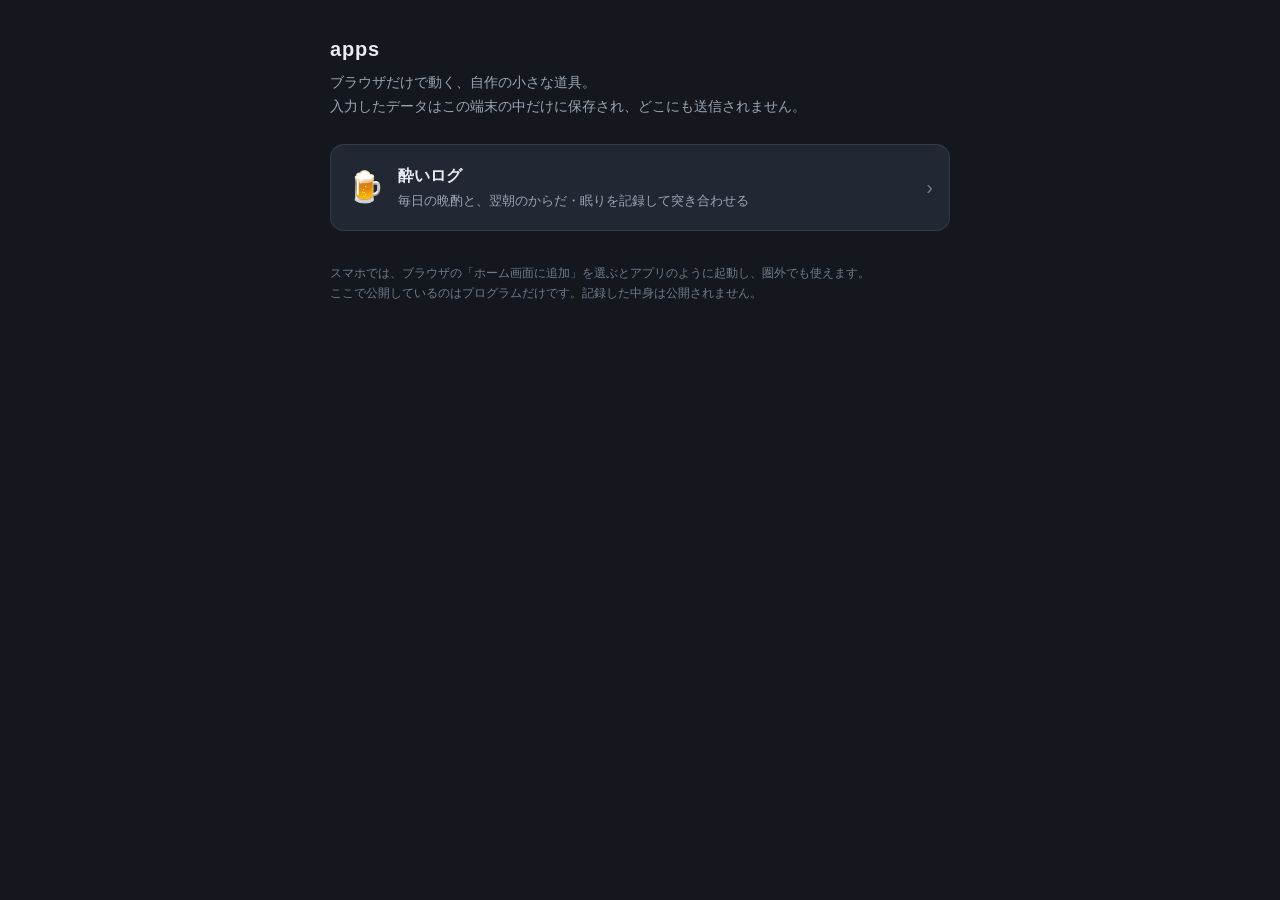
==== index.html @ 754b6857 "自作アプリ置き場をつくり、酔いログを追加 ブラウザだけで動く道具を、アプリごとのフォルダにまとめる構成。 直下の index.html はアプリの一覧ページ。  yoilog/ … 酔いログ   毎日" ====
<!DOCTYPE html>
<html lang="ja">
<head>
<meta charset="utf-8">
<meta name="viewport" content="width=device-width, initial-scale=1, viewport-fit=cover">
<meta name="theme-color" content="#14171d">
<title>apps — 自作アプリ置き場</title>
<style>
  :root { --bg:#14171d; --card:#212733; --line:rgba(255,255,255,.09); --text:#e9edf3; --muted:#9aa5b5; --dim:#6f7c8f; --amber:#e0b341; }
  * { box-sizing: border-box; }
  body {
    margin:0; padding:32px 16px 60px; background:var(--bg); color:var(--text);
    font-family:-apple-system,BlinkMacSystemFont,"Hiragino Sans","Noto Sans JP","Yu Gothic",Meiryo,sans-serif;
    line-height:1.75; font-size:15px; -webkit-font-smoothing:antialiased;
  }
  .wrap { max-width:620px; margin:0 auto; }
  h1 { font-size:20px; letter-spacing:.04em; margin:0 0 4px; }
  .lead { color:var(--muted); font-size:13.5px; margin:0 0 26px; }
  a.app {
    display:flex; gap:14px; align-items:center; text-decoration:none; color:inherit;
    background:var(--card); border:1px solid var(--line); border-radius:14px;
    padding:16px; margin:12px 0;
  }
  a.app:hover { border-color:var(--amber); }
  .em { font-size:30px; flex:none; }
  .nm { display:block; font-size:16px; font-weight:700; }
  .ds { display:block; font-size:13px; color:var(--muted); }
  .go { margin-left:auto; color:var(--dim); font-size:20px; }
  footer { color:var(--dim); font-size:11.5px; margin-top:32px; line-height:1.8; }
</style>
</head>
<body>
<div class="wrap">
  <h1>apps</h1>
  <p class="lead">ブラウザだけで動く、自作の小さな道具。<br>
    入力したデータはこの端末の中だけに保存され、どこにも送信されません。</p>

  <a class="app" href="yoilog/">
    <span class="em">🍺</span>
    <span>
      <span class="nm">酔いログ</span>
      <span class="ds">毎日の晩酌と、翌朝のからだ・眠りを記録して突き合わせる</span>
    </span>
    <span class="go">›</span>
  </a>

  <footer>
    スマホでは、ブラウザの「ホーム画面に追加」を選ぶとアプリのように起動し、圏外でも使えます。<br>
    ここで公開しているのはプログラムだけです。記録した中身は公開されません。
  </footer>
</div>
</body>
</html>
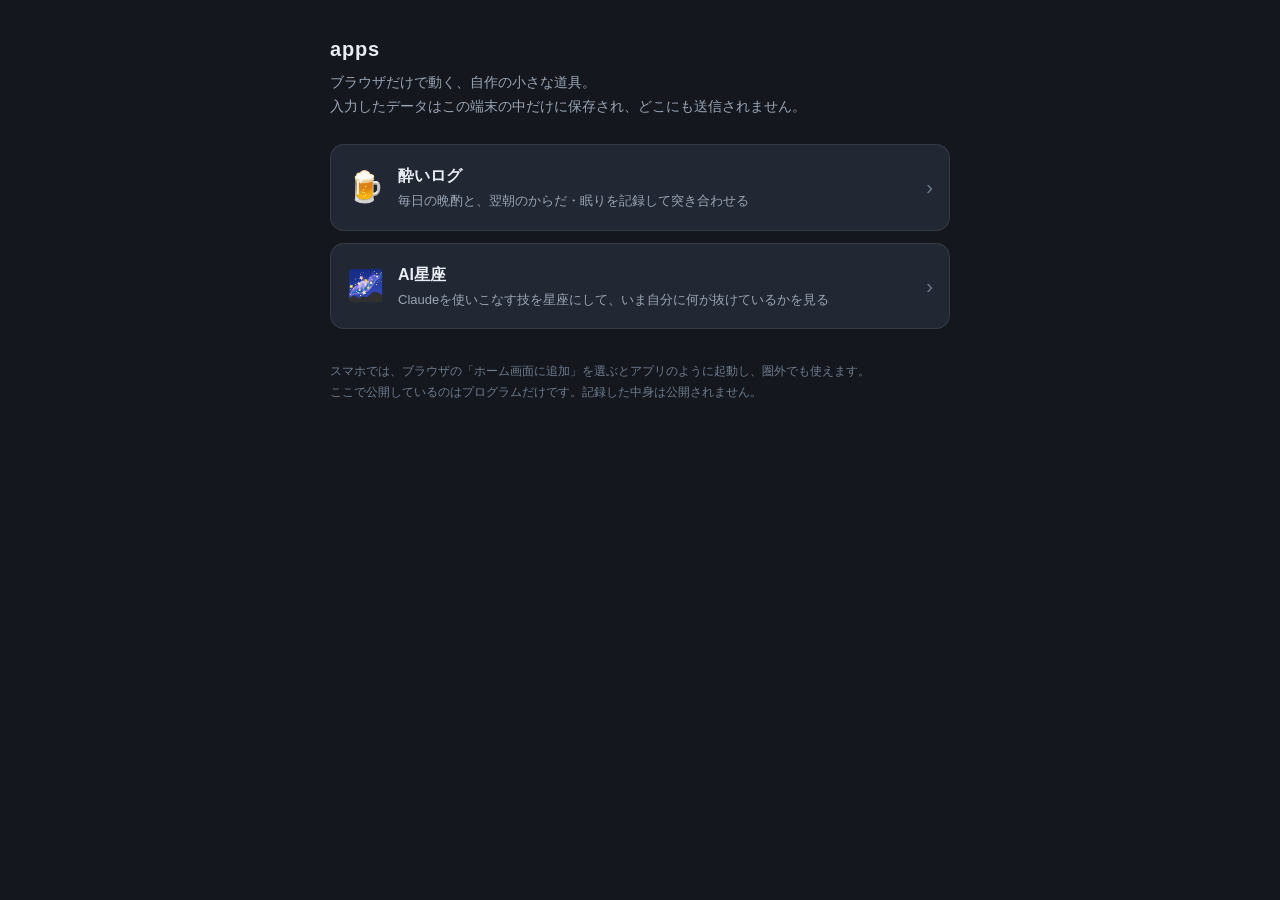
==== commit ced4a187: "AI星座を追加：Claude使いこなし度を星座で見えるようにする 情報をためるアプリではなく、自分の現在地を測って次の一手を1つに絞る道具として作った。 「遠回りしている気がする」という不安に効かせる" ====
--- a/index.html
+++ b/index.html
@@ -44,6 +44,15 @@
     <span class="go">›</span>
   </a>
 
+  <a class="app" href="seiza/">
+    <span class="em">🌌</span>
+    <span>
+      <span class="nm">AI星座</span>
+      <span class="ds">Claudeを使いこなす技を星座にして、いま自分に何が抜けているかを見る</span>
+    </span>
+    <span class="go">›</span>
+  </a>
+
   <footer>
     スマホでは、ブラウザの「ホーム画面に追加」を選ぶとアプリのように起動し、圏外でも使えます。<br>
     ここで公開しているのはプログラムだけです。記録した中身は公開されません。
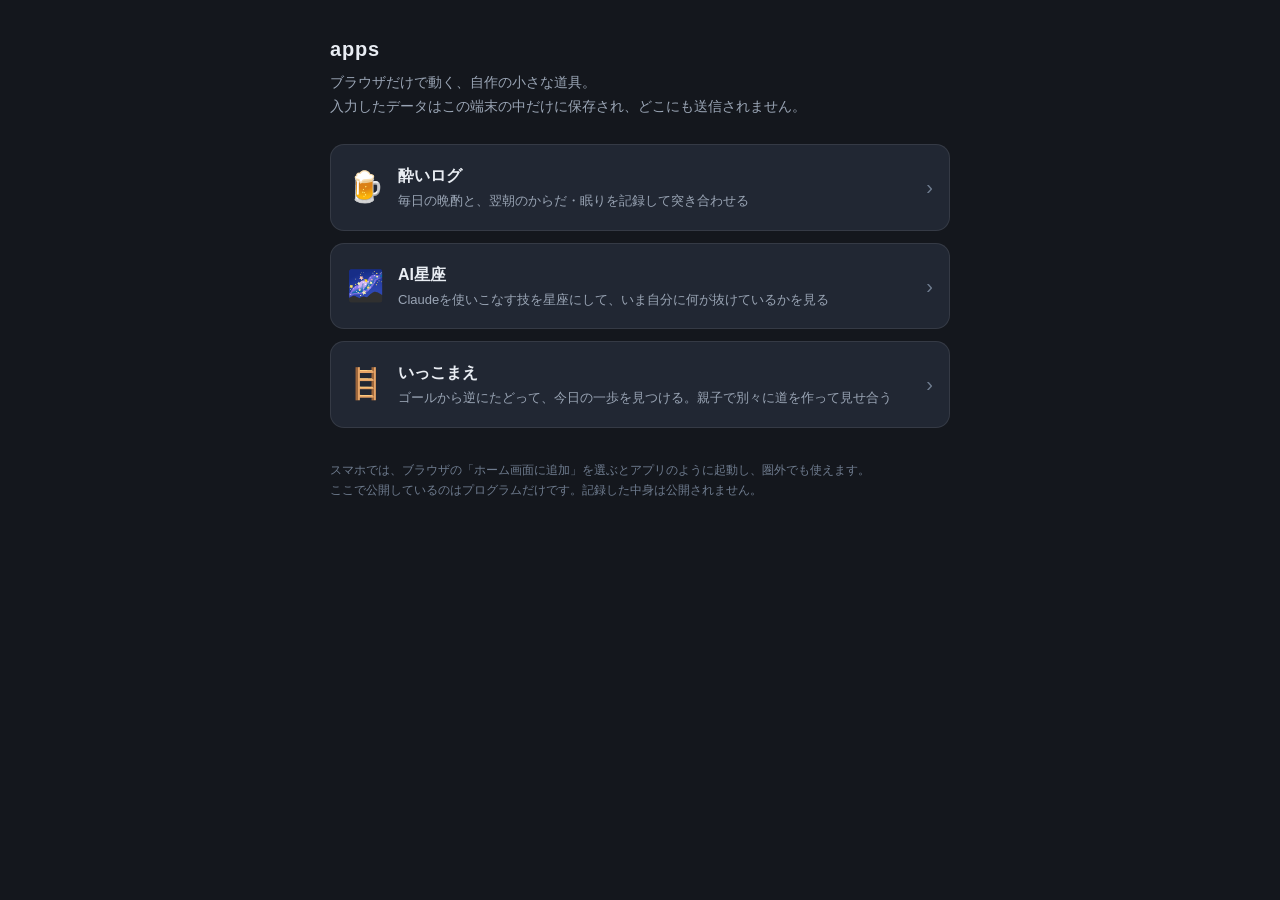
==== commit 9ab4ec03: "いっこまえ：ゴールから逆にたどって、今日の一歩まで降りるアプリを足した 0→100にいきなり行こうとして止まる、をやめるための道具。 ゴールを一番上に置き、「じゃあ、いっこまえは？」を3回くりかえして" ====
--- a/index.html
+++ b/index.html
@@ -53,6 +53,15 @@
     <span class="go">›</span>
   </a>
 
+  <a class="app" href="ikkomae/">
+    <span class="em">🪜</span>
+    <span>
+      <span class="nm">いっこまえ</span>
+      <span class="ds">ゴールから逆にたどって、今日の一歩を見つける。親子で別々に道を作って見せ合う</span>
+    </span>
+    <span class="go">›</span>
+  </a>
+
   <footer>
     スマホでは、ブラウザの「ホーム画面に追加」を選ぶとアプリのように起動し、圏外でも使えます。<br>
     ここで公開しているのはプログラムだけです。記録した中身は公開されません。
